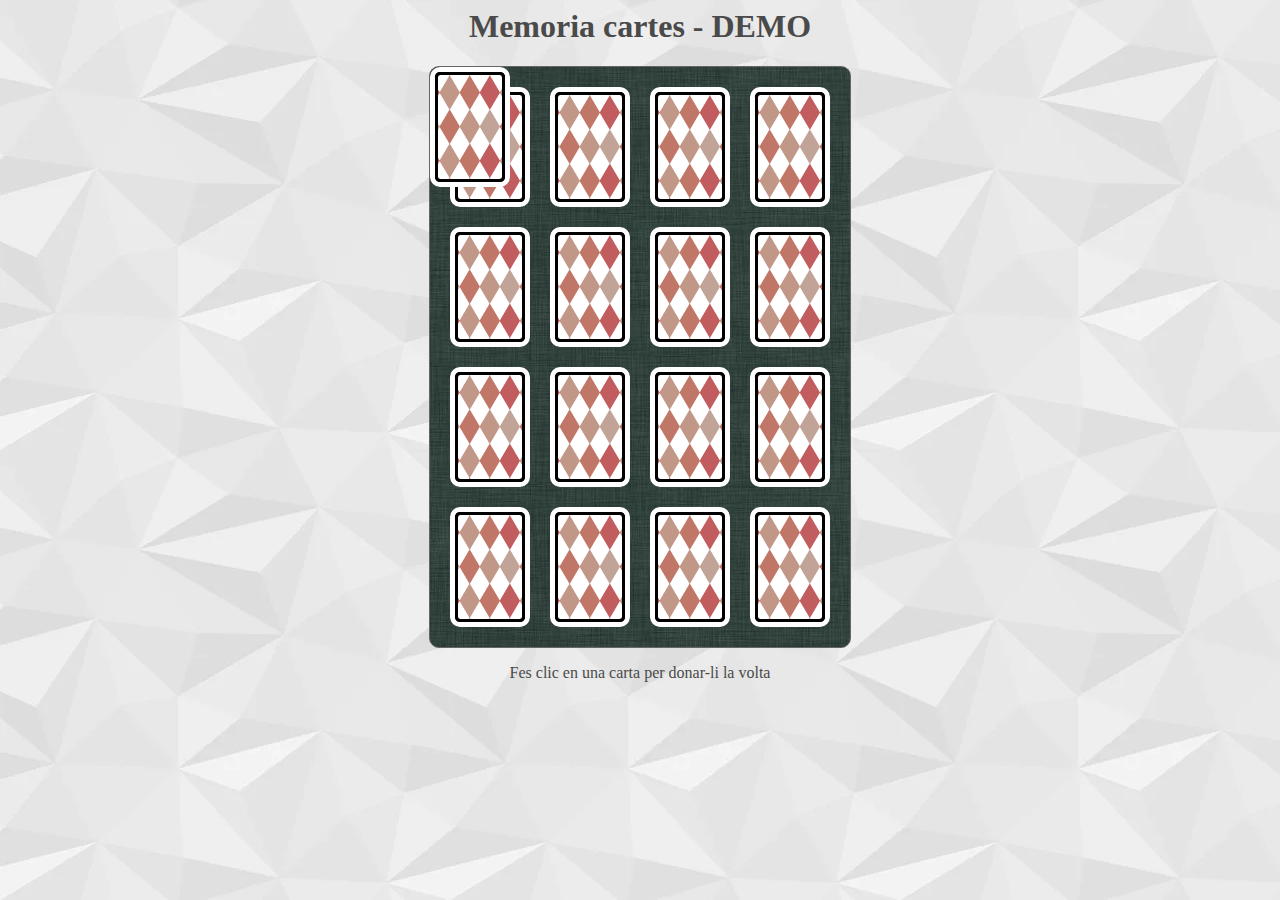
==== P100_CayuelaEfren-BarrosoAlex-SarinenaNoel/index.html @ 4ed663e0 "index.html rename" ====
<html lang="cat">
<head>
    <meta charset="utf-8">
    <title>Donar la volta a una carta</title>
    <link rel="stylesheet" href="css/style.css">
    <script src="js/jquery-3.7.1.js"></script>
    <script src="js/p100-memoria.js"></script>

</head>
<body>
<header>
    <h1>Memoria cartes - DEMO</h1>
</header>

<div id="tauler">
    <div class="carta" id="f1c1"> <div class="cara darrera"></div><div class="cara davant"></div>	</div>
    

</div>

<footer>
    <p>Fes clic en una carta per donar-li la volta</p>
</footer>



</body>
</html>
---- P100_CayuelaEfren-BarrosoAlex-SarinenaNoel/css/style.css ----
body {
    text-align: center;
    background: #9e9e9e url(../images/fons.webp);
    color: #4A4A4A;
}

#tauler {
    border-radius: 10px;
    border: 1px solid #666;
    position: relative;
    background: #232 url(../images/table.jpg);
    margin: 0 auto;
    box-shadow: 0 -1px 0 #999, 0 1px 0 #999, inset 0;
}

.carta {
    width: 80px;	height: 120px;   /* deck */
    /* width: 111px; height: 111px;  /* pokemon */
    /* width: 79px;	height: 123px;   /* poker1 */
    
    position: absolute;
    -webkit-perspective: 300px; /* Chrome, Safari, Opera  */
    perspective: 300px;/*transition: all .3s; */
}

.carta:hover .cara{
    box-shadow: 0 0 10px #aaa;
}

.cara {
    border-radius: 10px;
    width: 100%;	height: 100%;
    position: absolute;  /* per poder moure la carta */

    transition-property: transform, shadow;
    transition-duration: .5s;

    backface-visibility: hidden;
}

.darrera {
    background: #999 url(../images/deck.png) 0px -480px; /*cartes DECK*/
    /*background: #999 url(../images/poker1.png) 0px -496px; /*cartes POKER1*/
}

.davant {
    background: #efefef url(../images/deck.png);/*cartes DECK*/
    /*background: #999 url(../images/poker1.png); /*cartes POKER1*/
    transform: rotate3d(0,1,0,-180deg);
}


.carta-girada .darrera {
    transform: rotate3d(0,1,0,180deg);
}

.carta-girada .davant {
    transform: rotate3d(0,1,0,0deg);
}

/* deck */
/* fila 120 - columna 80) */
.carta1 {background-position: 0 0;}
.carta2 {background-position: -80px 0;} 
.carta3 {background-position: -160px 0;}
.carta4 {background-position: -240px 0;}
.carta5 {background-position: -320px 0;}
/*...*/
.carta14 {background-position: 0 -120;}
.carta15 {background-position: -80px -120px;}
.carta16 {background-position: -160px -120px;}
/*...*/
.carta24 {background-position: -800px -120px;}
.carta25 {background-position: -880px -120px;}
.carta26 {background-position: -960px -120px;}
/*...*/

/* pokemon */
/* fila 111 - columna 111 
.carta1{background-position:    0       0; }
.carta2{background-position: -111px     0; }
.carta3{background-position: -222px     0; }
.carta4{background-position: -333px     0; }
.carta5{background-position: -444px     0; }
.carta6{background-position: -555px     0; }
.carta7{background-position: -666px     0; }
.carta8{background-position:   -0    -111px; }


/* poker1 */
/* fila 124 - columna 79 
.carta1{background-position:    0     0  ; }
.carta2{background-position:  -79px   0  ; }
.carta3{background-position: -158px   0  ; }
/*...
.carta14{background-position:    0    -124px; }
.carta15{background-position:  -79px  -124px; }
.carta16{background-position:  -158px -124px; }
/*...
.carta39{background-position:    -948px -248px; }
/*...
.carta40{background-position:    0   -372px; }
/*...*/
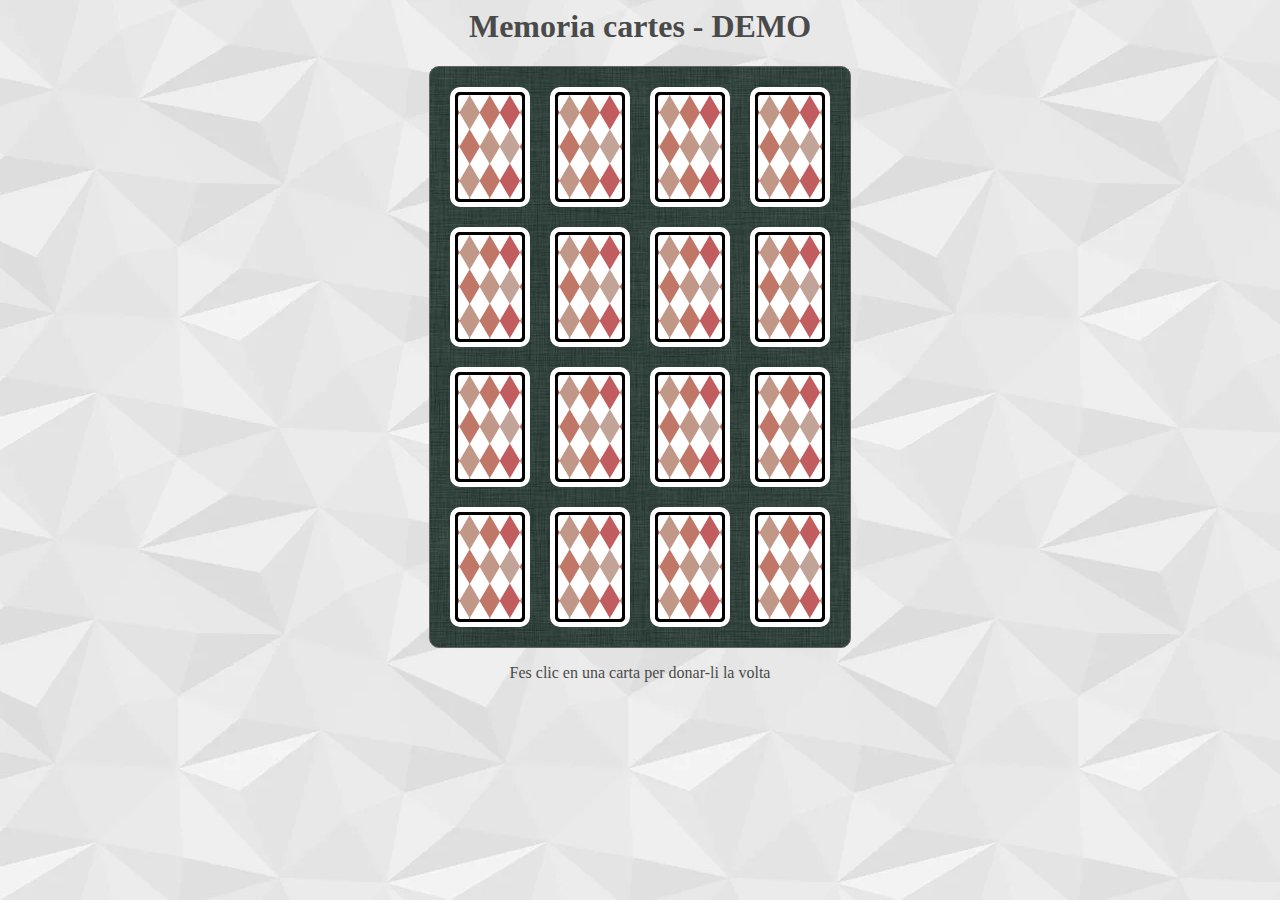
==== commit 5e6f1490: "Fix" ====
--- a/P100_CayuelaEfren-BarrosoAlex-SarinenaNoel/index.html
+++ b/P100_CayuelaEfren-BarrosoAlex-SarinenaNoel/index.html
@@ -5,7 +5,6 @@
     <link rel="stylesheet" href="css/style.css">
     <script src="js/jquery-3.7.1.js"></script>
     <script src="js/p100-memoria.js"></script>
-
 </head>
 <body>
 <header>
@@ -13,16 +12,14 @@
 </header>
 
 <div id="tauler">
-    <div class="carta" id="f1c1"> <div class="cara darrera"></div><div class="cara davant"></div>	</div>
-    
-
+    <div class="carta" style="display: none;"> 
+        <div class="cara darrera"></div>
+        <div class="cara davant"></div>
+    </div>
 </div>
 
 <footer>
     <p>Fes clic en una carta per donar-li la volta</p>
 </footer>
-
-
-
 </body>
 </html>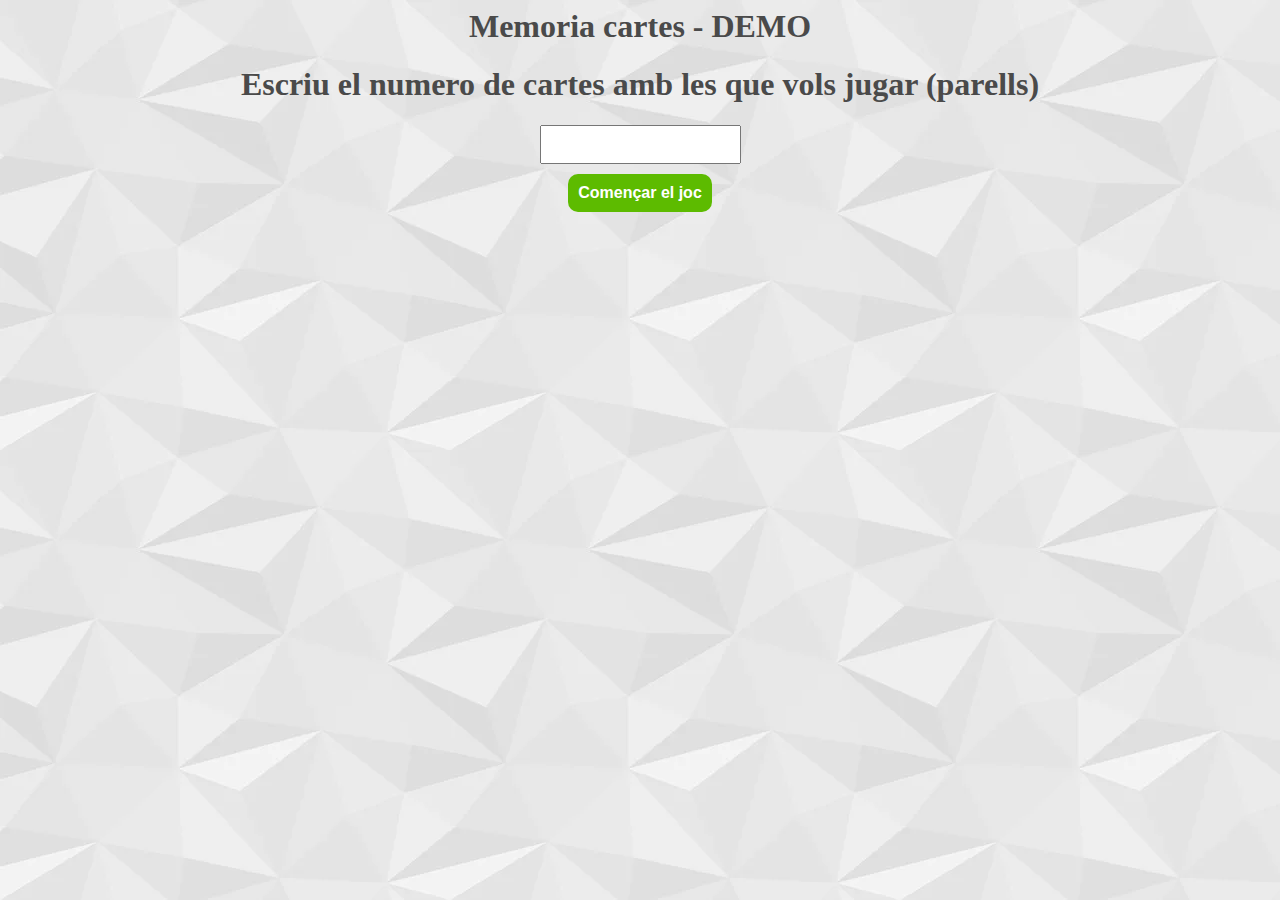
==== commit fd149b50: "Push producción" ====
--- a/P100_CayuelaEfren-BarrosoAlex-SarinenaNoel/index.html
+++ b/P100_CayuelaEfren-BarrosoAlex-SarinenaNoel/index.html
@@ -11,15 +11,27 @@
     <h1>Memoria cartes - DEMO</h1>
 </header>
 
-<div id="tauler">
+<div id="menuInicial">
+    <h1>Escriu el numero de cartes amb les que vols jugar (parells)</h1>
+
+    <div id="missatgeError" style="display: none;">
+        <p>Error. Numero de cartes incorrecte</p>
+    </div>
+
+    <input type="number" id="numCartes"/>
+    <br/>
+    <button onclick="comprobarCartes()">Començar el joc</button>
+</div>
+
+<div id="tauler" style="display: none;">
     <div class="carta" style="display: none;"> 
         <div class="cara darrera"></div>
         <div class="cara davant"></div>
     </div>
 </div>
-
-<footer>
+<footer id="footer" style="display: none;">
     <p>Fes clic en una carta per donar-li la volta</p>
 </footer>
+
 </body>
 </html>--- a/P100_CayuelaEfren-BarrosoAlex-SarinenaNoel/css/style.css
+++ b/P100_CayuelaEfren-BarrosoAlex-SarinenaNoel/css/style.css
@@ -2,6 +2,41 @@
     text-align: center;
     background: #9e9e9e url(../images/fons.webp);
     color: #4A4A4A;
+}
+
+#missatgeError {
+    width: 25%;
+    margin: 0 auto;
+    font-family: 'Segoe UI', Tahoma, Geneva, Verdana, sans-serif;
+    font-size: 16px;
+    font-weight: bold;
+    color: white;
+    background-color: rgb(157, 4, 4);
+    border-radius: 5px;
+    padding: 1px;
+    padding-left: 5px;
+    padding-right: 5px;
+    margin-bottom: 10px;
+}
+
+button {
+    margin-top: 10px;
+    padding: 10px;
+    font-size: 16px;
+    background-color: rgb(93, 187, 0);
+    color: white;
+    border: 0px;
+    border-radius: 10px;
+    font-weight: bold;
+    transition: .2s;
+}
+
+button:hover {
+    background-color: rgb(65, 130, 0);
+}
+
+input[type="number"] {
+    padding: 10px;
 }
 
 #tauler {
@@ -57,7 +92,24 @@
 .carta-girada .davant {
     transform: rotate3d(0,1,0,0deg);
 }
-
+.davantP {
+    background: #efefef url(../images/pokemon.jpg);/*cartes DECK*/
+    /*background: #999 url(../images/poker1.png); /*cartes POKER1*/
+    transform: rotate3d(0,1,0,-180deg);
+}
+.cartaP {
+    
+    width: 111px; height: 111px;  /* pokemon */
+   /* width: 79px;	height: 123px;   /* poker1 */
+   
+   position: absolute;
+   -webkit-perspective: 300px; /* Chrome, Safari, Opera  */
+   perspective: 300px;/*transition: all .3s; */
+}
+.darreraP {
+    background: #999 url(../images/pokemon.jpg) 0px -480px; /*cartes DECK*/
+    /*background: #999 url(../images/poker1.png) 0px -496px; /*cartes POKER1*/
+}
 /* deck */
 /* fila 120 - columna 80) */
 .carta1 {background-position: 0 0;}
@@ -65,26 +117,106 @@
 .carta3 {background-position: -160px 0;}
 .carta4 {background-position: -240px 0;}
 .carta5 {background-position: -320px 0;}
-/*...*/
-.carta14 {background-position: 0 -120;}
-.carta15 {background-position: -80px -120px;}
+.carta6 {background-position: -400px 0;}
+.carta7 {background-position: -480px 0;}
+.carta8 {background-position: -560px 0;}
+.carta9 {background-position: -640px 0;}
+.carta10 {background-position: -720px 0;}
+.carta11 {background-position: -800px 0;}
+.carta12 {background-position: -880px 0;}
+.carta13 {background-position: -960px 0;}
+/*...*/
+.carta14 {background-position: 0px -120px;}
+.carta15 {background-position: -80px -120px;} 
 .carta16 {background-position: -160px -120px;}
-/*...*/
+.carta17 {background-position: -240px -120px;}
+.carta18 {background-position: -320px -120px;}
+.carta19 {background-position: -400px -120px;}
+.carta20 {background-position: -480px -120px;}
+.carta21 {background-position: -560px -120px;}
+.carta22 {background-position: -640px -120px;}
+.carta23 {background-position: -720px -120px;}
 .carta24 {background-position: -800px -120px;}
 .carta25 {background-position: -880px -120px;}
 .carta26 {background-position: -960px -120px;}
-/*...*/
+
+/*...*/
+
+.carta27 {background-position: 0px -240px;}
+.carta28 {background-position: -80px -240px;} 
+.carta29 {background-position: -160px -240px;}
+.carta30 {background-position: -240px -240px;}
+.carta31 {background-position: -320px -240px;}
+.carta32 {background-position: -400px -240px;}
+.carta33 {background-position: -480px -240px;}
+.carta34 {background-position: -560px -240px;}
+.carta35 {background-position: -640px -240px;}
+.carta36 {background-position: -720px -240px;}
+.carta37 {background-position: -800px -240px;}
+.carta38 {background-position: -880px -240px;}
+.carta39 {background-position: -960px -240px;}
+/*...*/
+
+.carta40 {background-position: 0px -360px;}
+.carta41 {background-position: -80px -360px;} 
+.carta42 {background-position: -160px -360px;}
+.carta43 {background-position: -240px -360px;}
+.carta44 {background-position: -320px -360px;}
+.carta45 {background-position: -400px -360px;}
+.carta46 {background-position: -480px -360px;}
+.carta47 {background-position: -560px -360px;}
+.carta48 {background-position: -640px -360px;}
+.carta49 {background-position: -720px -360px;}
+.carta50 {background-position: -800px -360px;}
+.carta51 {background-position: -880px -360px;}
+.carta52 {background-position: -960px -360px;}
+
+/*...*/
+
+
+/*...*/
+#menu-dificultad {
+    text-align: center;
+    padding: 20px;
+}
+
+#menu-dificultad button {
+    margin: 0 10px;
+    padding: 10px 20px;
+    font-size: 16px;
+    cursor: pointer;
+}
 
 /* pokemon */
-/* fila 111 - columna 111 
-.carta1{background-position:    0       0; }
-.carta2{background-position: -111px     0; }
-.carta3{background-position: -222px     0; }
-.carta4{background-position: -333px     0; }
-.carta5{background-position: -444px     0; }
-.carta6{background-position: -555px     0; }
-.carta7{background-position: -666px     0; }
-.carta8{background-position:   -0    -111px; }
+/* fila 111 - columna 111 */
+.cartaP1{background-position:    0       0; }
+.cartaP2{background-position: -111px     0; }
+.cartaP3{background-position: -222px     0; }
+.cartaP4{background-position: -333px     0; }
+.cartaP5{background-position: -444px     0; }
+.cartaP6{background-position: -555px     0; }
+.cartaP7{background-position: -666px     0; }
+/*.cartaP24{background-position:-777px     0; } /*dorso de la carta*/
+
+/* ... */
+.cartaP9{background-position:    0        -111px; }
+.cartaP10{background-position: -111px     -111px; }
+.cartaP11{background-position: -222px     -111px; }
+.cartaP12{background-position: -333px     -111px; }
+.cartaP13{background-position: -444px     -111px; }
+.cartaP14{background-position: -555px     -111px; }
+.cartaP15{background-position: -666px     -111px; }
+.cartaP16{background-position: -777px     -111px; }
+
+/* ... */
+.cartaP17{background-position:    0       -222px; }
+.cartaP18{background-position: -111px     -222px; }
+.cartaP19{background-position: -222px     -222px; }
+.cartaP20{background-position: -333px     -222x;  }
+.cartaP21{background-position: -444px     -222x;  }
+.cartaP22{background-position: -555px     -222px; }
+.cartaP23{background-position: -666px     -222px; }
+.cartaP8{background-position:  -777px     -222px; }
 
 
 /* poker1 */
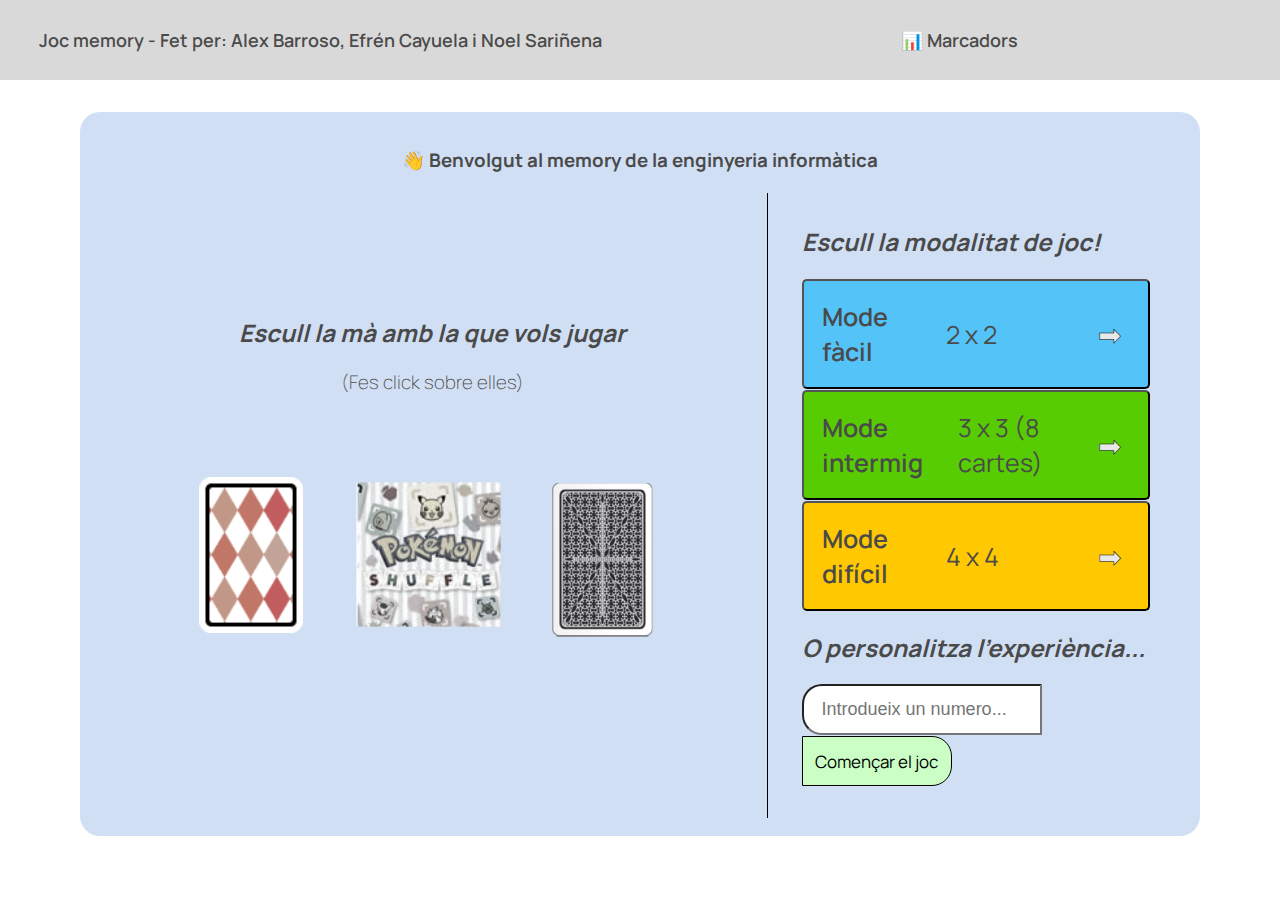
==== commit f2f7fc21: "Push produccion" ====
--- a/P100_CayuelaEfren-BarrosoAlex-SarinenaNoel/index.html
+++ b/P100_CayuelaEfren-BarrosoAlex-SarinenaNoel/index.html
@@ -1,37 +1,136 @@
 <html lang="cat">
-<head>
-    <meta charset="utf-8">
-    <title>Donar la volta a una carta</title>
-    <link rel="stylesheet" href="css/style.css">
-    <script src="js/jquery-3.7.1.js"></script>
-    <script src="js/p100-memoria.js"></script>
-</head>
-<body>
-<header>
-    <h1>Memoria cartes - DEMO</h1>
-</header>
+    <head>
+        <meta charset="utf-8">
+        <title>Donar la volta a una carta</title>
+        <link rel="stylesheet" href="css/style.css">
+        <script src="js/jquery-3.7.1.js"></script>
+        <script src="js/p100-memoria.js"></script>
+    </head>
+    <body>
 
-<div id="menuInicial">
-    <h1>Escriu el numero de cartes amb les que vols jugar (parells)</h1>
+        <header>
+            <table>
+                <tr>
+                    <td class="manrope-bold">Joc memory - Fet per: Alex Barroso,
+                        Efrén Cayuela i Noel Sariñena</td>
+                    <td class="manrope-bold">📊 Marcadors</td>
+                </tr>
+            </table>
+        </header>
 
-    <div id="missatgeError" style="display: none;">
-        <p>Error. Numero de cartes incorrecte</p>
-    </div>
+        <div id="menuInicial">
+            <h3 class="manrope-normal">👋 Benvolgut al memory de la enginyeria informàtica</h3>
+            <table style="width: 100%; margin: 0 auto;">
+                <!-- COLUMNES DEL MENU-->
+                <tr>
+                    <td class="columnesMenu" style="width: 50%; border-right: 1px solid black;">
+                        <!-- COLUMNA 1 -->
+                        <h2 class="manrope-normal" style="text-align: center;">
+                            <i>Escull la mà amb la que vols jugar</i>
+                        </h2>
+                        <h3 class="manrope-normal" style="text-align: center; font-weight: 200;">
+                            (Fes click sobre elles)
+                        </h3>
+                        <table id="maTriada">
+                            <tr>
+                                <td>
+                                    <div
+                                        class="maTriadaJoc"
+                                        onclick="numCartesDeMa(52, this, 'carta', 'davant', 'darrera')"
+                                        style="width: 80px; height: 120px; background: url(./images/deck.png) 0px -480px; scale: 1.3; filter: none;">
+                                    </div>
+                                </td>
+                                <td>
+                                    <div
+                                        class="maTriadaJoc"
+                                        onclick="numCartesDeMa(23, this, 'cartaP', 'davantP', 'darreraP')"
+                                        style="width: 111px; height: 111px; background: url(./images/pokemon.jpg) -777px 0; scale: 1.3;">
+                                    </div>
+                                </td>
+                                <td style="position: relative; padding: 2.8rem;">
+                                    <div
+                                        class="maTriadaJoc"
+                                        onclick="numCartesDeMa(48, this, 'cartaE', 'davantE', 'darreraE')"
+                                        style="width: 125px; height: 192px; background: url(./images/Baraja_espanola_completa.png) -125px -768px; position: absolute; top: -30; left: -25; scale: 0.8">
+                                    </div>
+                                </td>
+                            </tr>
+                        </table>
+                    </td>
+                    <td class="columnesMenu" style="width: 50%;">
+                        <!-- COLUMNA 2 -->
+                        <h2 class="manrope-normal"><i>Escull la modalitat de joc!</i></h2>
+                        <button style="width: 100%;" id="facil" onclick="comprobarCartes(4);">
+                            <table style="width: 100%;">
+                                <tr>
+                                    <td class="modalitat textModalitat manrope-bold">Mode fàcil</td>
+                                    <td class="modalitat textModalitat manrope-normal">2 x 2</td>
+                                    <td class="fletxa manrope-normal">➡</td>
+                                </tr>
+                            </table>
+                        </button>
+                        <br>
+                        <button style="width: 100%;" id="intermig" onclick="comprobarCartes(8);">
+                            <table style="width: 100%;">
+                                <tr>
+                                    <td class="modalitat textModalitat manrope-bold">Mode intermig</td>
+                                    <td class="modalitat textModalitat manrope-normal">3 x 3 (8 cartes)</td>
+                                    <td class="fletxa manrope-normal">➡</td>
+                                </tr>
+                            </table>
+                        </button>
+                        <br>
+                        <button style="width: 100%;" id="dificil" onclick="comprobarCartes(16);">
+                            <table style="width: 100%;">
+                                <tr>
+                                    <td class="modalitat textModalitat manrope-bold">Mode difícil</td>
+                                    <td class="modalitat textModalitat manrope-normal">4 x 4</td>
+                                    <td class="fletxa manrope-normal">➡</td>
+                                </tr>
+                            </table>
+                        </button>
+                        <h2 class="manrope-normal">
+                            <i>O personalitza l'experiència...</i>
+                        </h2>
+                        <input type="number" 
+                            id="numCartes" 
+                            placeholder="Introdueix un numero..."
+                            onchange="comprobarNumCorrecte()" 
+                            onkeyup="comprobarNumCorrecte()"/>
+                        <button
+                            onclick="comprobarCartes(0)"
+                            id="comensarJoc"
+                            class="manrope-normal">
+                            Començar el joc
+                        </button>
 
-    <input type="number" id="numCartes"/>
-    <br/>
-    <button onclick="comprobarCartes()">Començar el joc</button>
-</div>
+                        <audio
+                            id="taulerSound"
+                            src="media/Undertale - Megalovania.mp3">
+                        </audio>
+                    </td>
+                </tr>
+            </table>
+        </div>
 
-<div id="tauler" style="display: none;">
-    <div class="carta" style="display: none;"> 
-        <div class="cara darrera"></div>
-        <div class="cara davant"></div>
-    </div>
-</div>
-<footer id="footer" style="display: none;">
-    <p>Fes clic en una carta per donar-li la volta</p>
-</footer>
+        <div>
+            <p></p>
+            <progress id="temporitzador" value="10" max="1"></progress>
+            <audio
+                id="PocTemps"
+                src="media/misc198.mp3">
+            </audio>
+            <div id="tauler" style="display: none;">
+                <audio id="perdut"
+                    src="media/clash-royale-king-cry.mp3"></audio>
+                <audio id="menuSound"
+                    src="media/Elevator Music (Kevin MacLeod) - Gaming Background Music (HD).mp3"></audio>
+            </div>
+        </div>
 
-</body>
+        <footer id="footer" style="display: none;">
+            <p>Fes clic en una carta per donar-li la volta</p>
+        </footer>
+
+    </body>
 </html>--- a/P100_CayuelaEfren-BarrosoAlex-SarinenaNoel/css/style.css
+++ b/P100_CayuelaEfren-BarrosoAlex-SarinenaNoel/css/style.css
@@ -1,43 +1,142 @@
+/** FONT STYLE */
+
+@import url('https://fonts.googleapis.com/css2?family=Manrope:wght@200..800&display=swap');
+
+.manrope-normal {
+  font-family: "Manrope", sans-serif;
+}
+
+.manrope-bold {
+    font-family: "Manrope", sans-serif;
+    font-weight: 600;
+}
+
+/** -------------------- ESTILS GENERALS -------------------- */
+
+#temporitzador {
+    width: 90%; /* Ajusta el ancho de la barra de progreso */
+    height: 30px; /* Ajusta la altura de la barra de progreso */
+    display: none;
+}
+
 body {
     text-align: center;
-    background: #9e9e9e url(../images/fons.webp);
+    /*background: #9e9e9e url(../images/fons.webp);*/
     color: #4A4A4A;
-}
-
-#missatgeError {
-    width: 25%;
+    margin: 0px;
+}
+
+header {
+    height: 5rem;
+    background-color: #d9d9d9;
+    display: flex;
+    vertical-align: middle;
+}
+
+/** -------------------- MENU INICIAL -------------------- */
+
+header > table {
+    width: 100%;
+    text-align: center;
+}
+
+header > table td {
+    width: 50%;
+    font-size: 18px;
+}
+
+#menuInicial {
+    background-color: #d0dff4;
+    width: 85%;
+    padding: 1rem;
+    margin-top: 2rem !important;
     margin: 0 auto;
-    font-family: 'Segoe UI', Tahoma, Geneva, Verdana, sans-serif;
-    font-size: 16px;
-    font-weight: bold;
-    color: white;
-    background-color: rgb(157, 4, 4);
+    border-radius: 20px;
+}
+
+.columnesMenu {
+    padding: 2rem;
+}
+
+#maTriada {
+    display: flex;
+    justify-content: center;
+    border-spacing: 5rem;
+}
+
+.maTriadaJoc {
+    margin: 0 auto;
+    filter: grayscale(90%);
+    transition: .3s;
+}
+.maTriadaJoc:hover {
+    box-shadow: rgba(50, 50, 93, 0.25) 0px 30px 60px -12px, rgba(0, 0, 0, 0.3) 0px 18px 36px -18px !important;
+}
+
+button {
+    padding: 15px;
     border-radius: 5px;
-    padding: 1px;
-    padding-left: 5px;
-    padding-right: 5px;
-    margin-bottom: 10px;
-}
-
-button {
-    margin-top: 10px;
-    padding: 10px;
-    font-size: 16px;
-    background-color: rgb(93, 187, 0);
-    color: white;
-    border: 0px;
-    border-radius: 10px;
-    font-weight: bold;
+    margin: 1px 0 0 0;
     transition: .2s;
-}
-
-button:hover {
-    background-color: rgb(65, 130, 0);
+
+    &&:hover {
+        transform: scale(0.98);
+    }
+}
+
+.modalitat {
+    font-size: 25px;
+    padding-right: 2rem;
+}
+
+.textModalitat {
+    width: 40%;
+}
+
+.fletxa {
+    text-align: end;
+    padding-right: 10px;
+    font-size: 28px;
+    color: rgb(232, 232, 232);
+    -webkit-text-stroke-width: 0.5px;
+    -webkit-text-stroke-color: black;
+}
+
+#facil {
+    background-color: #53C3F8;
+}
+
+#intermig {
+    background-color: #58CC02;
+}
+
+#dificil {
+    background-color: #FFC800;
 }
 
 input[type="number"] {
-    padding: 10px;
-}
+    padding: 0.8rem;
+    font-size: 18px;
+    text-align: center;
+    width: 15rem;
+    transition: ease-in-out .2s;
+    border-radius: 20px 0 0 20px;
+}
+
+.numIncorrecte {
+    background-color: rgb(255, 113, 113);
+    transition: .2s;
+}
+
+#comensarJoc {
+    border-radius: 0 20px 20px 0;    
+    border: 0.1px solid black;
+    padding: 0.8rem;
+    background-color: #cafec5;
+    font-size: 17px;
+} 
+
+/** -------------------- ESTILS DEL JOC -------------------- */
 
 #tauler {
     border-radius: 10px;
@@ -45,73 +144,99 @@
     position: relative;
     background: #232 url(../images/table.jpg);
     margin: 0 auto;
+    margin-top: 2rem !important;
     box-shadow: 0 -1px 0 #999, 0 1px 0 #999, inset 0;
 }
 
+.cara {
+    border-radius: 10px;
+    width: 100%;	height: 100%;
+    position: absolute;  /* per poder moure la carta */
+
+    transition-property: transform, shadow;
+    transition-duration: .4s;
+
+    backface-visibility: hidden;
+}
+
+.carta:hover .cara{
+    box-shadow: 0 0 10px #aaa;
+}
+
+.carta-girada .darrera,
+.carta-girada .darreraP,
+.carta-girada .darreraE {
+    transform: rotate3d(0,1,0,180deg);
+}
+
+.carta-girada .davant,
+.carta-girada .davantP,
+.carta-girada .davantE {
+    transform: rotate3d(0,1,0,0deg);
+}
+
+.noClick {
+    pointer-events: none;
+}
+
+/** ---- DECK ---- */
+
 .carta {
-    width: 80px;	height: 120px;   /* deck */
-    /* width: 111px; height: 111px;  /* pokemon */
-    /* width: 79px;	height: 123px;   /* poker1 */
+    width: 80px;	height: 120px;
     
     position: absolute;
     -webkit-perspective: 300px; /* Chrome, Safari, Opera  */
     perspective: 300px;/*transition: all .3s; */
 }
 
-.carta:hover .cara{
-    box-shadow: 0 0 10px #aaa;
-}
-
-.cara {
-    border-radius: 10px;
-    width: 100%;	height: 100%;
-    position: absolute;  /* per poder moure la carta */
-
-    transition-property: transform, shadow;
-    transition-duration: .5s;
-
-    backface-visibility: hidden;
+.davant {
+    background: #efefef url(../images/deck.png);
+    transform: rotate3d(0,1,0,-180deg);
 }
 
 .darrera {
-    background: #999 url(../images/deck.png) 0px -480px; /*cartes DECK*/
-    /*background: #999 url(../images/poker1.png) 0px -496px; /*cartes POKER1*/
-}
-
-.davant {
-    background: #efefef url(../images/deck.png);/*cartes DECK*/
-    /*background: #999 url(../images/poker1.png); /*cartes POKER1*/
-    transform: rotate3d(0,1,0,-180deg);
-}
-
-
-.carta-girada .darrera {
-    transform: rotate3d(0,1,0,180deg);
-}
-
-.carta-girada .davant {
-    transform: rotate3d(0,1,0,0deg);
-}
-.davantP {
-    background: #efefef url(../images/pokemon.jpg);/*cartes DECK*/
-    /*background: #999 url(../images/poker1.png); /*cartes POKER1*/
-    transform: rotate3d(0,1,0,-180deg);
-}
+    background: #999 url(../images/deck.png) 0px -480px;
+}
+
+/** ---- POKEMON ---- */
+
 .cartaP {
-    
     width: 111px; height: 111px;  /* pokemon */
-   /* width: 79px;	height: 123px;   /* poker1 */
    
    position: absolute;
    -webkit-perspective: 300px; /* Chrome, Safari, Opera  */
    perspective: 300px;/*transition: all .3s; */
 }
+
+.davantP {
+    background: #efefef url(../images/pokemon.jpg);
+    transform: rotate3d(0,1,0,-180deg);
+}
+
 .darreraP {
-    background: #999 url(../images/pokemon.jpg) 0px -480px; /*cartes DECK*/
-    /*background: #999 url(../images/poker1.png) 0px -496px; /*cartes POKER1*/
-}
+    background: #999 url(../images/pokemon.jpg) -777px 0;
+}
+
+/** ---- BARAJA ESPAÑOLA ---- */
+
+.cartaE {
+    width: 125px; height: 192px;
+    
+    position: absolute;
+    -webkit-perspective: 300px; /* Chrome, Safari, Opera  */
+    perspective: 300px;/*transition: all .3s; */
+ }
+
+.davantE {
+    background: #efefef url(../images/Baraja_espanola_completa.png);
+    transform: rotate3d(0,1,0,-180deg);
+}
+
+.darreraE {
+    background: #999 url(../images/Baraja_espanola_completa.png) 0px -720px; 
+}
+
 /* deck */
-/* fila 120 - columna 80) */
 .carta1 {background-position: 0 0;}
 .carta2 {background-position: -80px 0;} 
 .carta3 {background-position: -160px 0;}
@@ -125,7 +250,6 @@
 .carta11 {background-position: -800px 0;}
 .carta12 {background-position: -880px 0;}
 .carta13 {background-position: -960px 0;}
-/*...*/
 .carta14 {background-position: 0px -120px;}
 .carta15 {background-position: -80px -120px;} 
 .carta16 {background-position: -160px -120px;}
@@ -139,9 +263,6 @@
 .carta24 {background-position: -800px -120px;}
 .carta25 {background-position: -880px -120px;}
 .carta26 {background-position: -960px -120px;}
-
-/*...*/
-
 .carta27 {background-position: 0px -240px;}
 .carta28 {background-position: -80px -240px;} 
 .carta29 {background-position: -160px -240px;}
@@ -155,8 +276,6 @@
 .carta37 {background-position: -800px -240px;}
 .carta38 {background-position: -880px -240px;}
 .carta39 {background-position: -960px -240px;}
-/*...*/
-
 .carta40 {background-position: 0px -360px;}
 .carta41 {background-position: -80px -360px;} 
 .carta42 {background-position: -160px -360px;}
@@ -171,24 +290,8 @@
 .carta51 {background-position: -880px -360px;}
 .carta52 {background-position: -960px -360px;}
 
-/*...*/
-
-
-/*...*/
-#menu-dificultad {
-    text-align: center;
-    padding: 20px;
-}
-
-#menu-dificultad button {
-    margin: 0 10px;
-    padding: 10px 20px;
-    font-size: 16px;
-    cursor: pointer;
-}
 
 /* pokemon */
-/* fila 111 - columna 111 */
 .cartaP1{background-position:    0       0; }
 .cartaP2{background-position: -111px     0; }
 .cartaP3{background-position: -222px     0; }
@@ -196,9 +299,7 @@
 .cartaP5{background-position: -444px     0; }
 .cartaP6{background-position: -555px     0; }
 .cartaP7{background-position: -666px     0; }
-/*.cartaP24{background-position:-777px     0; } /*dorso de la carta*/
-
-/* ... */
+.cartaP8{background-position: -777px     0; } /*dorso de la carta*/
 .cartaP9{background-position:    0        -111px; }
 .cartaP10{background-position: -111px     -111px; }
 .cartaP11{background-position: -222px     -111px; }
@@ -207,29 +308,65 @@
 .cartaP14{background-position: -555px     -111px; }
 .cartaP15{background-position: -666px     -111px; }
 .cartaP16{background-position: -777px     -111px; }
-
-/* ... */
 .cartaP17{background-position:    0       -222px; }
 .cartaP18{background-position: -111px     -222px; }
 .cartaP19{background-position: -222px     -222px; }
-.cartaP20{background-position: -333px     -222x;  }
-.cartaP21{background-position: -444px     -222x;  }
+.cartaP20{background-position: -333px     -222px;  }
+.cartaP21{background-position: -444px     -222px;  }
 .cartaP22{background-position: -555px     -222px; }
 .cartaP23{background-position: -666px     -222px; }
-.cartaP8{background-position:  -777px     -222px; }
-
-
-/* poker1 */
-/* fila 124 - columna 79 
-.carta1{background-position:    0     0  ; }
-.carta2{background-position:  -79px   0  ; }
-.carta3{background-position: -158px   0  ; }
-/*...
-.carta14{background-position:    0    -124px; }
-.carta15{background-position:  -79px  -124px; }
-.carta16{background-position:  -158px -124px; }
-/*...
-.carta39{background-position:    -948px -248px; }
-/*...
-.carta40{background-position:    0   -372px; }
-/*...*/+.cartaP24{background-position:  -777px     -222px; }
+
+
+/* baralla espanyola */
+.cartaE1{background-position:    0     0  ; }
+.cartaE2{background-position:    -125px     0  ; }
+.cartaE3{background-position:    -250px     0  ; }
+.cartaE4{background-position:    -375px     0  ; }
+.cartaE5{background-position:    -500px     0  ; }
+.cartaE6{background-position:    -625px     0  ; }
+.cartaE7{background-position:    -750px     0  ; }
+.cartaE8{background-position:    -     0  ; }
+.cartaE9{background-position:    0     0  ; }
+.cartaE10{background-position:    0     0  ; }
+.cartaE11{background-position:    0     0  ; }
+.cartaE12{background-position:    0     0  ; }
+
+.cartaE13{background-position:    0     0  ; }
+.cartaE14{background-position:    0     0  ; }
+.cartaE15{background-position:    0     0  ; }
+.cartaE16{background-position:    0     0  ; }
+.cartaE17{background-position:    0     0  ; }
+.cartaE18{background-position:    0     0  ; }
+.cartaE19{background-position:    0     0  ; }
+.cartaE20{background-position:    0     0  ; }
+.cartaE21{background-position:    0     0  ; }
+.cartaE22{background-position:    0     0  ; }
+.cartaE23{background-position:    0     0  ; }
+.cartaE24{background-position:    0     0  ; }
+
+.cartaE25{background-position:    0     0  ; }
+.cartaE26{background-position:    0     0  ; }
+.cartaE27{background-position:    0     0  ; }
+.cartaE28{background-position:    0     0  ; }
+.cartaE29{background-position:    0     0  ; }
+.cartaE30{background-position:    0     0  ; }
+.cartaE31{background-position:    0     0  ; }
+.cartaE32{background-position:    0     0  ; }
+.cartaE33{background-position:    0     0  ; }
+.cartaE34{background-position:    0     0  ; }
+.cartaE35{background-position:    0     0  ; }
+.cartaE36{background-position:    0     0  ; }
+
+.cartaE37{background-position:    0     0  ; }
+.cartaE38{background-position:    0     0  ; }
+.cartaE39{background-position:    0     0  ; }
+.cartaE40{background-position:    0     0  ; }
+.cartaE41{background-position:    0     0  ; }
+.cartaE42{background-position:    0     0  ; }
+.cartaE43{background-position:    0     0  ; }
+.cartaE44{background-position:    0     0  ; }
+.cartaE45{background-position:    0     0  ; }
+.cartaE46{background-position:    0     0  ; }
+.cartaE47{background-position:    0     0  ; }
+.cartaE48{background-position:    0     0  ; }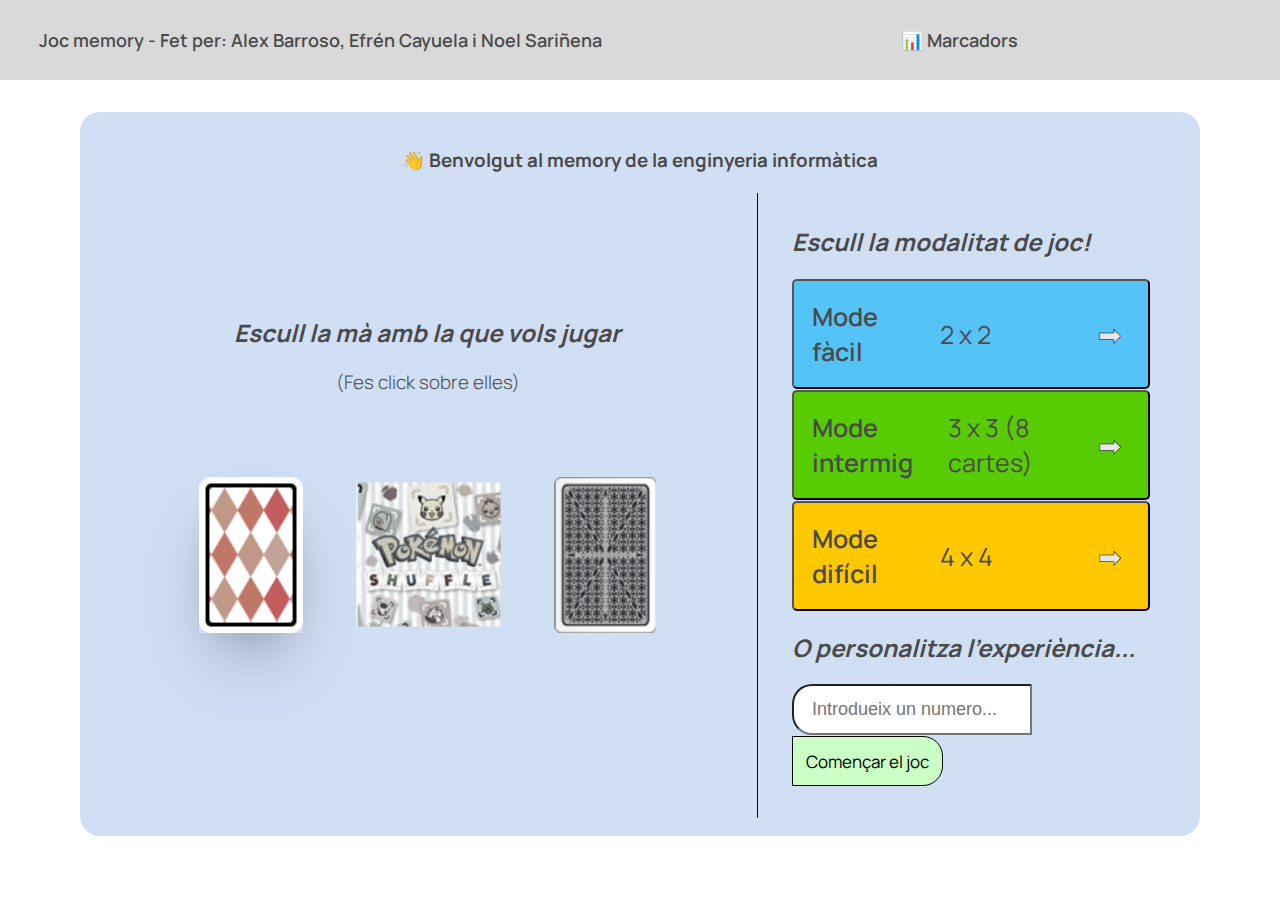
==== commit cd06237e: "Juego completo - Push Main" ====
--- a/P100_CayuelaEfren-BarrosoAlex-SarinenaNoel/index.html
+++ b/P100_CayuelaEfren-BarrosoAlex-SarinenaNoel/index.html
@@ -6,16 +6,36 @@
         <script src="js/jquery-3.7.1.js"></script>
         <script src="js/p100-memoria.js"></script>
     </head>
-    <body>
+    <body onload="carregarTemps()">
 
         <header>
+            <button
+                onclick="tornarAlMenu()"
+                id="botoInici"
+                class="manrope-normal">
+                Tornar al inici
+            </button>
             <table>
                 <tr>
                     <td class="manrope-bold">Joc memory - Fet per: Alex Barroso,
                         Efrén Cayuela i Noel Sariñena</td>
-                    <td class="manrope-bold">📊 Marcadors</td>
+                    <td class="manrope-bold">
+                        <div id="btnMarcador" onclick="mostrarUltimTemps()">
+                            📊 Marcadors
+                        </div>
+                        <div id="panellInfo" class="manrope-light" style="display: none;"></div>
+                    </td>
                 </tr>
             </table>
+            <div id="marcador" style="display: none;">
+                <div style="position: relative;">
+                    <img src="images/x.png" onclick="mostrarUltimTemps()" id="creuMarcador">
+                    <h2 class="manrope-light">Número de cartes de l'ultima partida:</h2>
+                    <h1 id="cartesEnregistrades" class="manrope-normal">---</h1>
+                    <h2 class="manrope-light">Temps enregistrat:</h2>
+                    <h1 id="tempsEnregistrat" class="manrope-normal">---</h1>
+                </div>
+            </div>
         </header>
 
         <div id="menuInicial">
@@ -28,7 +48,7 @@
                         <h2 class="manrope-normal" style="text-align: center;">
                             <i>Escull la mà amb la que vols jugar</i>
                         </h2>
-                        <h3 class="manrope-normal" style="text-align: center; font-weight: 200;">
+                        <h3 class="manrope-light" style="text-align: center;">
                             (Fes click sobre elles)
                         </h3>
                         <table id="maTriada">
@@ -37,7 +57,7 @@
                                     <div
                                         class="maTriadaJoc"
                                         onclick="numCartesDeMa(52, this, 'carta', 'davant', 'darrera')"
-                                        style="width: 80px; height: 120px; background: url(./images/deck.png) 0px -480px; scale: 1.3; filter: none;">
+                                        style="width: 80px; height: 120px; background: url(./images/deck.png) 0px -480px; scale: 1.3; filter: none; box-shadow: rgba(50, 50, 93, 0.25) 0px 30px 60px -12px, rgba(0, 0, 0, 0.3) 0px 18px 36px -18px">
                                     </div>
                                 </td>
                                 <td>
@@ -47,11 +67,11 @@
                                         style="width: 111px; height: 111px; background: url(./images/pokemon.jpg) -777px 0; scale: 1.3;">
                                     </div>
                                 </td>
-                                <td style="position: relative; padding: 2.8rem;">
+                                <td>
                                     <div
                                         class="maTriadaJoc"
                                         onclick="numCartesDeMa(48, this, 'cartaE', 'davantE', 'darreraE')"
-                                        style="width: 125px; height: 192px; background: url(./images/Baraja_espanola_completa.png) -125px -768px; position: absolute; top: -30; left: -25; scale: 0.8">
+                                        style="width: 78px; height: 120px; background: url(./images/Baraja_espanola_completa_.png) -78px -480px; scale: 1.3">
                                     </div>
                                 </td>
                             </tr>
@@ -106,7 +126,7 @@
 
                         <audio
                             id="taulerSound"
-                            src="media/Undertale - Megalovania.mp3">
+                            src="so/Undertale - Megalovania.mp3">
                         </audio>
                     </td>
                 </tr>
@@ -118,14 +138,17 @@
             <progress id="temporitzador" value="10" max="1"></progress>
             <audio
                 id="PocTemps"
-                src="media/misc198.mp3">
+                src="so/misc198.mp3">
             </audio>
             <div id="tauler" style="display: none;">
                 <audio id="perdut"
-                    src="media/clash-royale-king-cry.mp3"></audio>
+                    src="so/clash-royale-king-cry.mp3"></audio>
                 <audio id="menuSound"
-                    src="media/Elevator Music (Kevin MacLeod) - Gaming Background Music (HD).mp3"></audio>
+                    src="so/Elevator Music (Kevin MacLeod) - Gaming Background Music (HD).mp3"></audio>
             </div>
+            
+            </table>
+            
         </div>
 
         <footer id="footer" style="display: none;">
--- a/P100_CayuelaEfren-BarrosoAlex-SarinenaNoel/css/style.css
+++ b/P100_CayuelaEfren-BarrosoAlex-SarinenaNoel/css/style.css
@@ -1,6 +1,11 @@
 /** FONT STYLE */
 
 @import url('https://fonts.googleapis.com/css2?family=Manrope:wght@200..800&display=swap');
+
+.manrope-light {
+    font-family: "Manrope", sans-serif;
+    font-weight: 300;
+  }
 
 .manrope-normal {
   font-family: "Manrope", sans-serif;
@@ -12,12 +17,6 @@
 }
 
 /** -------------------- ESTILS GENERALS -------------------- */
-
-#temporitzador {
-    width: 90%; /* Ajusta el ancho de la barra de progreso */
-    height: 30px; /* Ajusta la altura de la barra de progreso */
-    display: none;
-}
 
 body {
     text-align: center;
@@ -43,6 +42,55 @@
 header > table td {
     width: 50%;
     font-size: 18px;
+}
+
+#btnMarcador {
+    padding: 10px;
+    width: fit-content;
+    margin: 0 auto;
+    border-radius: 10px;
+    transition: ease-in-out .2s;
+    cursor: pointer;
+
+    &&:hover {
+        background-color: #e6e6e6;
+        box-shadow: rgba(0, 0, 0, 0.16) 0px 3px 6px, rgba(0, 0, 0, 0.23) 0px 3px 6px;
+    }
+}
+#btnMarcador::selection {
+    background-color: transparent;
+}
+
+#marcador {
+    position: absolute;
+    top: 50%;
+    left: 50%;
+    transform: translate(-50%, -50%);
+    background-color: #e4e4e4;
+    z-index: 100;
+    padding: 2rem 3rem 2rem 3rem;
+    border-radius: 1rem;
+    box-shadow: rgba(60, 64, 67, 0.3) 0px 1px 2px 0px, rgba(60, 64, 67, 0.15) 0px 2px 6px 2px;
+
+    ::selection {
+        background-color: transparent;
+    }
+}
+
+#creuMarcador {
+    width: 25px;
+    height: 25px;
+    position: absolute;
+    top: 0%;
+    left: 100%;
+    margin-top: -2rem;
+    margin-left: .2rem;
+    filter: grayscale(50);
+    cursor: pointer;
+}
+
+#marcador > div > h1 {
+    margin-top: -10px;
 }
 
 #menuInicial {
@@ -127,6 +175,17 @@
     background-color: rgb(255, 113, 113);
     transition: .2s;
 }
+#botoInici {
+    border-radius: 30px 30px 30px 30px;    
+    border: 0.1px solid black;
+    padding: 0.5rem;
+    background-color: rgb(62, 62, 196);
+    font-size: 12px;
+    margin-left: 20px;
+    margin-top: 5px;
+    margin-bottom: 5px;
+    display: none;
+} 
 
 #comensarJoc {
     border-radius: 0 20px 20px 0;    
@@ -137,6 +196,12 @@
 } 
 
 /** -------------------- ESTILS DEL JOC -------------------- */
+
+#temporitzador {
+    width: 90%; /* Ajusta el ancho de la barra de progreso */
+    height: 30px; /* Ajusta la altura de la barra de progreso */
+    display: none;
+}
 
 #tauler {
     border-radius: 10px;
@@ -220,23 +285,25 @@
 /** ---- BARAJA ESPAÑOLA ---- */
 
 .cartaE {
-    width: 125px; height: 192px;
-    
+    width: 78px; height: 120px;
+
     position: absolute;
     -webkit-perspective: 300px; /* Chrome, Safari, Opera  */
-    perspective: 300px;/*transition: all .3s; */
+    perspective: 300px; /*transition: all .3s; */
  }
 
 .davantE {
-    background: #efefef url(../images/Baraja_espanola_completa.png);
+    background: #efefef url(../images/Baraja_espanola_completa_.png);
     transform: rotate3d(0,1,0,-180deg);
 }
 
 .darreraE {
-    background: #999 url(../images/Baraja_espanola_completa.png) 0px -720px; 
-}
-
-/* deck */
+    background: #999 url(../images/Baraja_espanola_completa_.png) -78px -480px; 
+}
+
+/* deck 
+W: 80px - H: 120px
+*/
 .carta1 {background-position: 0 0;}
 .carta2 {background-position: -80px 0;} 
 .carta3 {background-position: -160px 0;}
@@ -291,7 +358,9 @@
 .carta52 {background-position: -960px -360px;}
 
 
-/* pokemon */
+/* pokemon 
+W: 111px - H: 111px
+*/
 .cartaP1{background-position:    0       0; }
 .cartaP2{background-position: -111px     0; }
 .cartaP3{background-position: -222px     0; }
@@ -318,55 +387,58 @@
 .cartaP24{background-position:  -777px     -222px; }
 
 
-/* baralla espanyola */
-.cartaE1{background-position:    0     0  ; }
-.cartaE2{background-position:    -125px     0  ; }
-.cartaE3{background-position:    -250px     0  ; }
-.cartaE4{background-position:    -375px     0  ; }
-.cartaE5{background-position:    -500px     0  ; }
-.cartaE6{background-position:    -625px     0  ; }
-.cartaE7{background-position:    -750px     0  ; }
-.cartaE8{background-position:    -     0  ; }
-.cartaE9{background-position:    0     0  ; }
-.cartaE10{background-position:    0     0  ; }
-.cartaE11{background-position:    0     0  ; }
-.cartaE12{background-position:    0     0  ; }
-
-.cartaE13{background-position:    0     0  ; }
-.cartaE14{background-position:    0     0  ; }
-.cartaE15{background-position:    0     0  ; }
-.cartaE16{background-position:    0     0  ; }
-.cartaE17{background-position:    0     0  ; }
-.cartaE18{background-position:    0     0  ; }
-.cartaE19{background-position:    0     0  ; }
-.cartaE20{background-position:    0     0  ; }
-.cartaE21{background-position:    0     0  ; }
-.cartaE22{background-position:    0     0  ; }
-.cartaE23{background-position:    0     0  ; }
-.cartaE24{background-position:    0     0  ; }
-
-.cartaE25{background-position:    0     0  ; }
-.cartaE26{background-position:    0     0  ; }
-.cartaE27{background-position:    0     0  ; }
-.cartaE28{background-position:    0     0  ; }
-.cartaE29{background-position:    0     0  ; }
-.cartaE30{background-position:    0     0  ; }
-.cartaE31{background-position:    0     0  ; }
-.cartaE32{background-position:    0     0  ; }
-.cartaE33{background-position:    0     0  ; }
-.cartaE34{background-position:    0     0  ; }
-.cartaE35{background-position:    0     0  ; }
-.cartaE36{background-position:    0     0  ; }
-
-.cartaE37{background-position:    0     0  ; }
-.cartaE38{background-position:    0     0  ; }
-.cartaE39{background-position:    0     0  ; }
-.cartaE40{background-position:    0     0  ; }
-.cartaE41{background-position:    0     0  ; }
-.cartaE42{background-position:    0     0  ; }
-.cartaE43{background-position:    0     0  ; }
-.cartaE44{background-position:    0     0  ; }
-.cartaE45{background-position:    0     0  ; }
-.cartaE46{background-position:    0     0  ; }
-.cartaE47{background-position:    0     0  ; }
-.cartaE48{background-position:    0     0  ; }+/* baralla espanyola 
+W: 78px - H: 120px
+*/
+
+.cartaE1{background-position: 0 0; }
+.cartaE2{background-position: -78px 0; }
+.cartaE3{background-position: -156px 0; }
+.cartaE4{background-position: -234px 0; }
+.cartaE5{background-position: -312px 0; }
+.cartaE6{background-position: -390px 0; }
+.cartaE7{background-position: -468px 0; }
+.cartaE8{background-position: -546px 0; }
+.cartaE9{background-position: -624px 0; }
+.cartaE10{background-position: -702px 0; }
+.cartaE11{background-position: -780px 0; }
+.cartaE12{background-position: -858px 0; }
+
+.cartaE13{background-position: 0 -120px; }
+.cartaE14{background-position: -78px -120px; }
+.cartaE15{background-position: -156px -120px; }
+.cartaE16{background-position: -234px -120px; }
+.cartaE17{background-position: -312px -120px; }
+.cartaE18{background-position: -390px -120px; }
+.cartaE19{background-position: -468px -120px; }
+.cartaE20{background-position: -546px -120px; }
+.cartaE21{background-position: -624px -120px; }
+.cartaE22{background-position: -702px -120px; }
+.cartaE23{background-position: -780px -120px; }
+.cartaE24{background-position: -858px -120px; }
+
+.cartaE25{background-position: 0 -240px; }
+.cartaE26{background-position: -78px -240px; }
+.cartaE27{background-position: -156px -240px; }
+.cartaE28{background-position: -234px -240px; }
+.cartaE29{background-position: -312px -240px; }
+.cartaE30{background-position: -390px -240px; }
+.cartaE31{background-position: -468px -240px; }
+.cartaE32{background-position: -546px -240px; }
+.cartaE33{background-position: -624px -240px; }
+.cartaE34{background-position: -702px -240px; }
+.cartaE35{background-position: -780px -240px; }
+.cartaE36{background-position: -858px -240px; }
+
+.cartaE37{background-position: 0 -360px; }
+.cartaE38{background-position: -78px -360px; }
+.cartaE39{background-position: -156px -360px; }
+.cartaE40{background-position: -234px -360px; }
+.cartaE41{background-position: -312px -360px; }
+.cartaE42{background-position: -390px -360px; }
+.cartaE43{background-position: -468px -360px; }
+.cartaE44{background-position: -546px -360px; }
+.cartaE45{background-position: -624px -360px; }
+.cartaE46{background-position: -702px -360px; }
+.cartaE47{background-position: -780px -360px; }
+.cartaE48{background-position: -858px -360px; }
